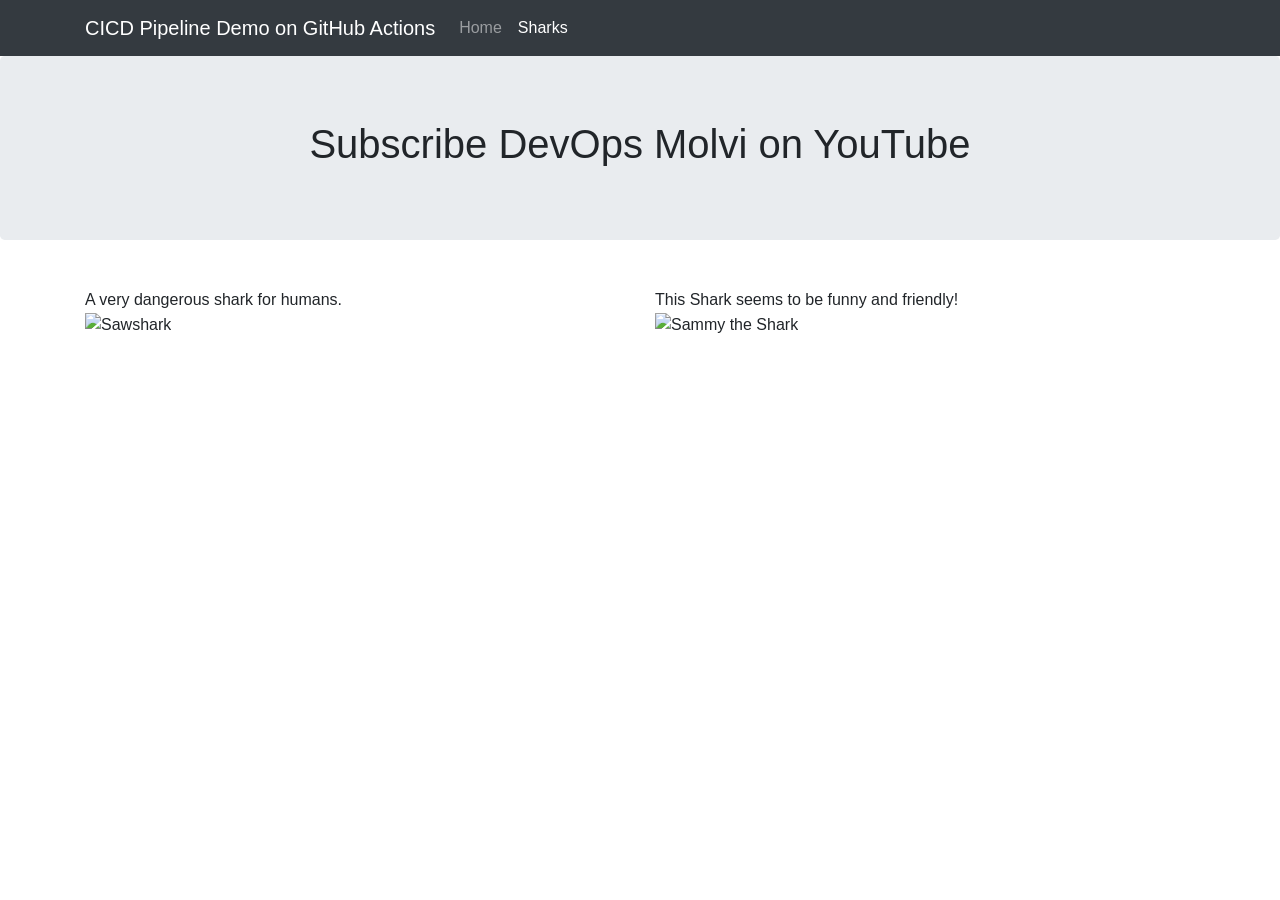
==== views/barani.html @ 431250fc "Add barani.html for Node App Deployment demo" ====
<!DOCTYPE html>
<html lang="en">

<head>
    <title>Node App Deployment on ECS</title>
    <meta charset="utf-8">
    <meta name="viewport" content="width=device-width, initial-scale=1">
    <link rel="stylesheet" href="https://stackpath.bootstrapcdn.com/bootstrap/4.1.3/css/bootstrap.min.css" integrity="sha384-MCw98/SFnGE8fJT3GXwEOngsV7Zt27NXFoaoApmYm81iuXoPkFOJwJ8ERdknLPMO" crossorigin="anonymous">
    <link href="css/styles.css" rel="stylesheet">
    <link href="https://fonts.googleapis.com/css?family=Merriweather:400,700" rel="stylesheet" type="text/css">
</head>
<nav class="navbar navbar-dark bg-dark navbar-static-top navbar-expand-md">
    <div class="container">
        <button type="button" class="navbar-toggler collapsed" data-toggle="collapse" data-target="#bs-example-navbar-collapse-1" aria-expanded="false"> <span class="sr-only">Toggle navigation</span>
        </button> <a class="navbar-brand" href="/">CICD Pipeline Demo on GitHub Actions</a>
        <div class="collapse navbar-collapse" id="bs-example-navbar-collapse-1">
            <ul class="nav navbar-nav mr-auto">
                <li class="nav-item"><a href="/" class="nav-link">Home</a>
                </li>
                <li class="active nav-item"><a href="/sharks" class="nav-link">Sharks</a>
                </li>
            </ul>
        </div>
    </div>
</nav>
<div class="jumbotron text-center">
    <h1>Subscribe DevOps Molvi on YouTube</h1>
</div>
<div class="container">
    <div class="row">
        <div class="col-lg-6">
            <p>
                <div class="caption">A very dangerous shark for humans.
                </div>
                <img src="https://assets.digitalocean.com/articles/docker_node_image/sawshark.jpg" alt="Sawshark">
            </p>
        </div>
        <div class="col-lg-6">
            <p>
                <div class="caption">This Shark seems to be funny and friendly!</div>
                <img src="https://assets.digitalocean.com/articles/docker_node_image/sammy.png" alt="Sammy the Shark">
            </p>
        </div>
    </div>
</div>

    
</html>
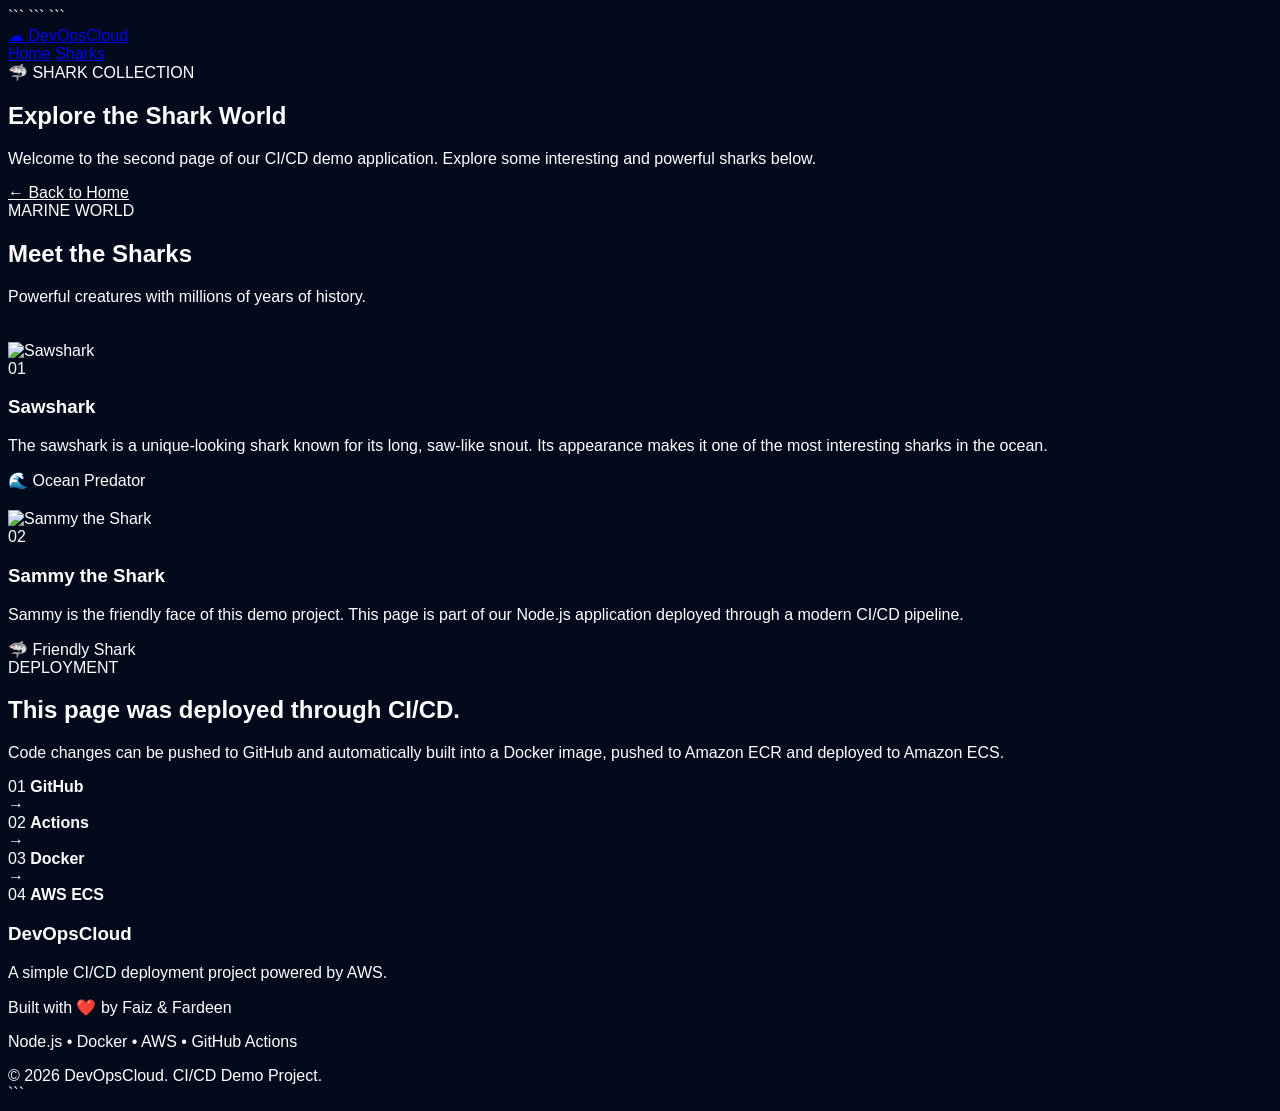
==== commit bc1f3983: "Refactor barani.html for improved structure and content Updated the HTML structure, including the ti" ====
--- a/views/barani.html
+++ b/views/barani.html
@@ -1,48 +1,301 @@
 <!DOCTYPE html>
+
 <html lang="en">
 
 <head>
-    <title>Node App Deployment on ECS</title>
-    <meta charset="utf-8">
-    <meta name="viewport" content="width=device-width, initial-scale=1">
-    <link rel="stylesheet" href="https://stackpath.bootstrapcdn.com/bootstrap/4.1.3/css/bootstrap.min.css" integrity="sha384-MCw98/SFnGE8fJT3GXwEOngsV7Zt27NXFoaoApmYm81iuXoPkFOJwJ8ERdknLPMO" crossorigin="anonymous">
-    <link href="css/styles.css" rel="stylesheet">
-    <link href="https://fonts.googleapis.com/css?family=Merriweather:400,700" rel="stylesheet" type="text/css">
+    <meta charset="UTF-8">
+    <meta name="viewport" content="width=device-width, initial-scale=1.0">
+
+```
+<title>Sharks | DevOpsCloud</title>
+
+<link rel="stylesheet" href="css/style.css">
+
+<link href="https://fonts.googleapis.com/css2?family=Inter:wght@400;500;600;700;800&display=swap"
+    rel="stylesheet">
+```
+
 </head>
-<nav class="navbar navbar-dark bg-dark navbar-static-top navbar-expand-md">
-    <div class="container">
-        <button type="button" class="navbar-toggler collapsed" data-toggle="collapse" data-target="#bs-example-navbar-collapse-1" aria-expanded="false"> <span class="sr-only">Toggle navigation</span>
-        </button> <a class="navbar-brand" href="/">CICD Pipeline Demo on GitHub Actions</a>
-        <div class="collapse navbar-collapse" id="bs-example-navbar-collapse-1">
-            <ul class="nav navbar-nav mr-auto">
-                <li class="nav-item"><a href="/" class="nav-link">Home</a>
-                </li>
-                <li class="active nav-item"><a href="/sharks" class="nav-link">Sharks</a>
-                </li>
-            </ul>
-        </div>
-    </div>
-</nav>
-<div class="jumbotron text-center">
-    <h1>Subscribe DevOps Molvi on YouTube</h1>
-</div>
-<div class="container">
-    <div class="row">
-        <div class="col-lg-6">
+
+<body>
+
+```
+<!-- NAVBAR -->
+<header class="navbar">
+
+    <div class="nav-container">
+
+        <a href="/" class="logo">
+            <span class="logo-icon">☁</span>
+            DevOps<span>Cloud</span>
+        </a>
+
+        <nav>
+            <a href="/">Home</a>
+            <a href="/sharks" class="active">Sharks</a>
+        </nav>
+
+    </div>
+
+</header>
+
+
+<!-- SHARK HERO -->
+<section class="shark-hero">
+
+    <div class="shark-hero-content">
+
+        <div class="badge">
+            🦈 SHARK COLLECTION
+        </div>
+
+        <h1>
+            Explore the
+            <span>Shark World</span>
+        </h1>
+
+        <p>
+            Welcome to the second page of our CI/CD demo application.
+            Explore some interesting and powerful sharks below.
+        </p>
+
+        <a href="/" class="btn btn-primary">
+            ← Back to Home
+        </a>
+
+    </div>
+
+</section>
+
+
+<!-- SHARK COLLECTION -->
+<section class="sharks-section">
+
+    <div class="section-title">
+
+        <span>MARINE WORLD</span>
+
+        <h2>Meet the Sharks</h2>
+
+        <p>
+            Powerful creatures with millions of years of history.
+        </p>
+
+    </div>
+
+
+    <div class="shark-grid">
+
+
+        <!-- SAWSHARK -->
+        <article class="shark-card">
+
+            <div class="shark-image">
+
+                <img
+                    src="https://assets.digitalocean.com/articles/docker_node_image/sawshark.jpg"
+                    alt="Sawshark">
+
+            </div>
+
+
+            <div class="shark-content">
+
+                <div class="shark-number">
+                    01
+                </div>
+
+                <h3>
+                    Sawshark
+                </h3>
+
+                <p>
+                    The sawshark is a unique-looking shark known for
+                    its long, saw-like snout. Its appearance makes it
+                    one of the most interesting sharks in the ocean.
+                </p>
+
+                <span class="shark-tag">
+                    🌊 Ocean Predator
+                </span>
+
+            </div>
+
+        </article>
+
+
+        <!-- SAMMY -->
+        <article class="shark-card">
+
+            <div class="shark-image">
+
+                <img
+                    src="https://assets.digitalocean.com/articles/docker_node_image/sammy.png"
+                    alt="Sammy the Shark">
+
+            </div>
+
+
+            <div class="shark-content">
+
+                <div class="shark-number">
+                    02
+                </div>
+
+                <h3>
+                    Sammy the Shark
+                </h3>
+
+                <p>
+                    Sammy is the friendly face of this demo project.
+                    This page is part of our Node.js application
+                    deployed through a modern CI/CD pipeline.
+                </p>
+
+                <span class="shark-tag">
+                    🦈 Friendly Shark
+                </span>
+
+            </div>
+
+        </article>
+
+    </div>
+
+</section>
+
+
+<!-- DEPLOYMENT -->
+<section class="deployment-section">
+
+    <div class="deployment-box">
+
+        <div>
+
+            <span class="section-label">
+                DEPLOYMENT
+            </span>
+
+            <h2>
+                This page was deployed through CI/CD.
+            </h2>
+
             <p>
-                <div class="caption">A very dangerous shark for humans.
-                </div>
-                <img src="https://assets.digitalocean.com/articles/docker_node_image/sawshark.jpg" alt="Sawshark">
+                Code changes can be pushed to GitHub and automatically
+                built into a Docker image, pushed to Amazon ECR and
+                deployed to Amazon ECS.
             </p>
-        </div>
-        <div class="col-lg-6">
+
+        </div>
+
+
+        <div class="pipeline">
+
+            <div class="pipeline-step">
+
+                <span>01</span>
+
+                <strong>
+                    GitHub
+                </strong>
+
+            </div>
+
+
+            <div class="pipeline-arrow">
+                →
+            </div>
+
+
+            <div class="pipeline-step">
+
+                <span>02</span>
+
+                <strong>
+                    Actions
+                </strong>
+
+            </div>
+
+
+            <div class="pipeline-arrow">
+                →
+            </div>
+
+
+            <div class="pipeline-step">
+
+                <span>03</span>
+
+                <strong>
+                    Docker
+                </strong>
+
+            </div>
+
+
+            <div class="pipeline-arrow">
+                →
+            </div>
+
+
+            <div class="pipeline-step">
+
+                <span>04</span>
+
+                <strong>
+                    AWS ECS
+                </strong>
+
+            </div>
+
+        </div>
+
+    </div>
+
+</section>
+
+
+<!-- FOOTER -->
+<footer>
+
+    <div class="footer-content">
+
+        <div>
+
+            <h3>
+                DevOps<span>Cloud</span>
+            </h3>
+
             <p>
-                <div class="caption">This Shark seems to be funny and friendly!</div>
-                <img src="https://assets.digitalocean.com/articles/docker_node_image/sammy.png" alt="Sammy the Shark">
+                A simple CI/CD deployment project powered by AWS.
             </p>
-        </div>
-    </div>
-</div>
-
-    
+
+        </div>
+
+
+        <div class="footer-right">
+
+            <p>
+                Built with ❤️ by Faiz & Fardeen
+            </p>
+
+            <p>
+                Node.js • Docker • AWS • GitHub Actions
+            </p>
+
+        </div>
+
+    </div>
+
+
+    <div class="copyright">
+        © 2026 DevOpsCloud. CI/CD Demo Project.
+    </div>
+
+</footer>
+```
+
+</body>
+
 </html>
--- a/views/css/style.css
+++ b/views/css/style.css
@@ -0,0 +1,49 @@
+.navbar {
+    margin-bottom: 0;
+}
+
+body {
+    background: #020A1B;
+    color: #ffffff;
+    font-family: 'Merriweather', sans-serif;
+}
+
+h1,
+h2 {
+    font-weight: bold;
+}
+
+p {
+    font-size: 16px;
+    color: #ffffff;
+}
+
+.jumbotron {
+    background: #0048CD;
+    color: white;
+    text-align: center;
+}
+
+.jumbotron p {
+    color: white;
+    font-size: 26px;
+}
+
+.btn-primary {
+    color: #fff;
+    text-color: #000000;
+    border-color: white;
+    margin-bottom: 5px;
+}
+
+img,
+video,
+audio {
+    margin-top: 20px;
+    max-width: 80%;
+}
+
+div.caption: {
+    float: left;
+    clear: both;
+}
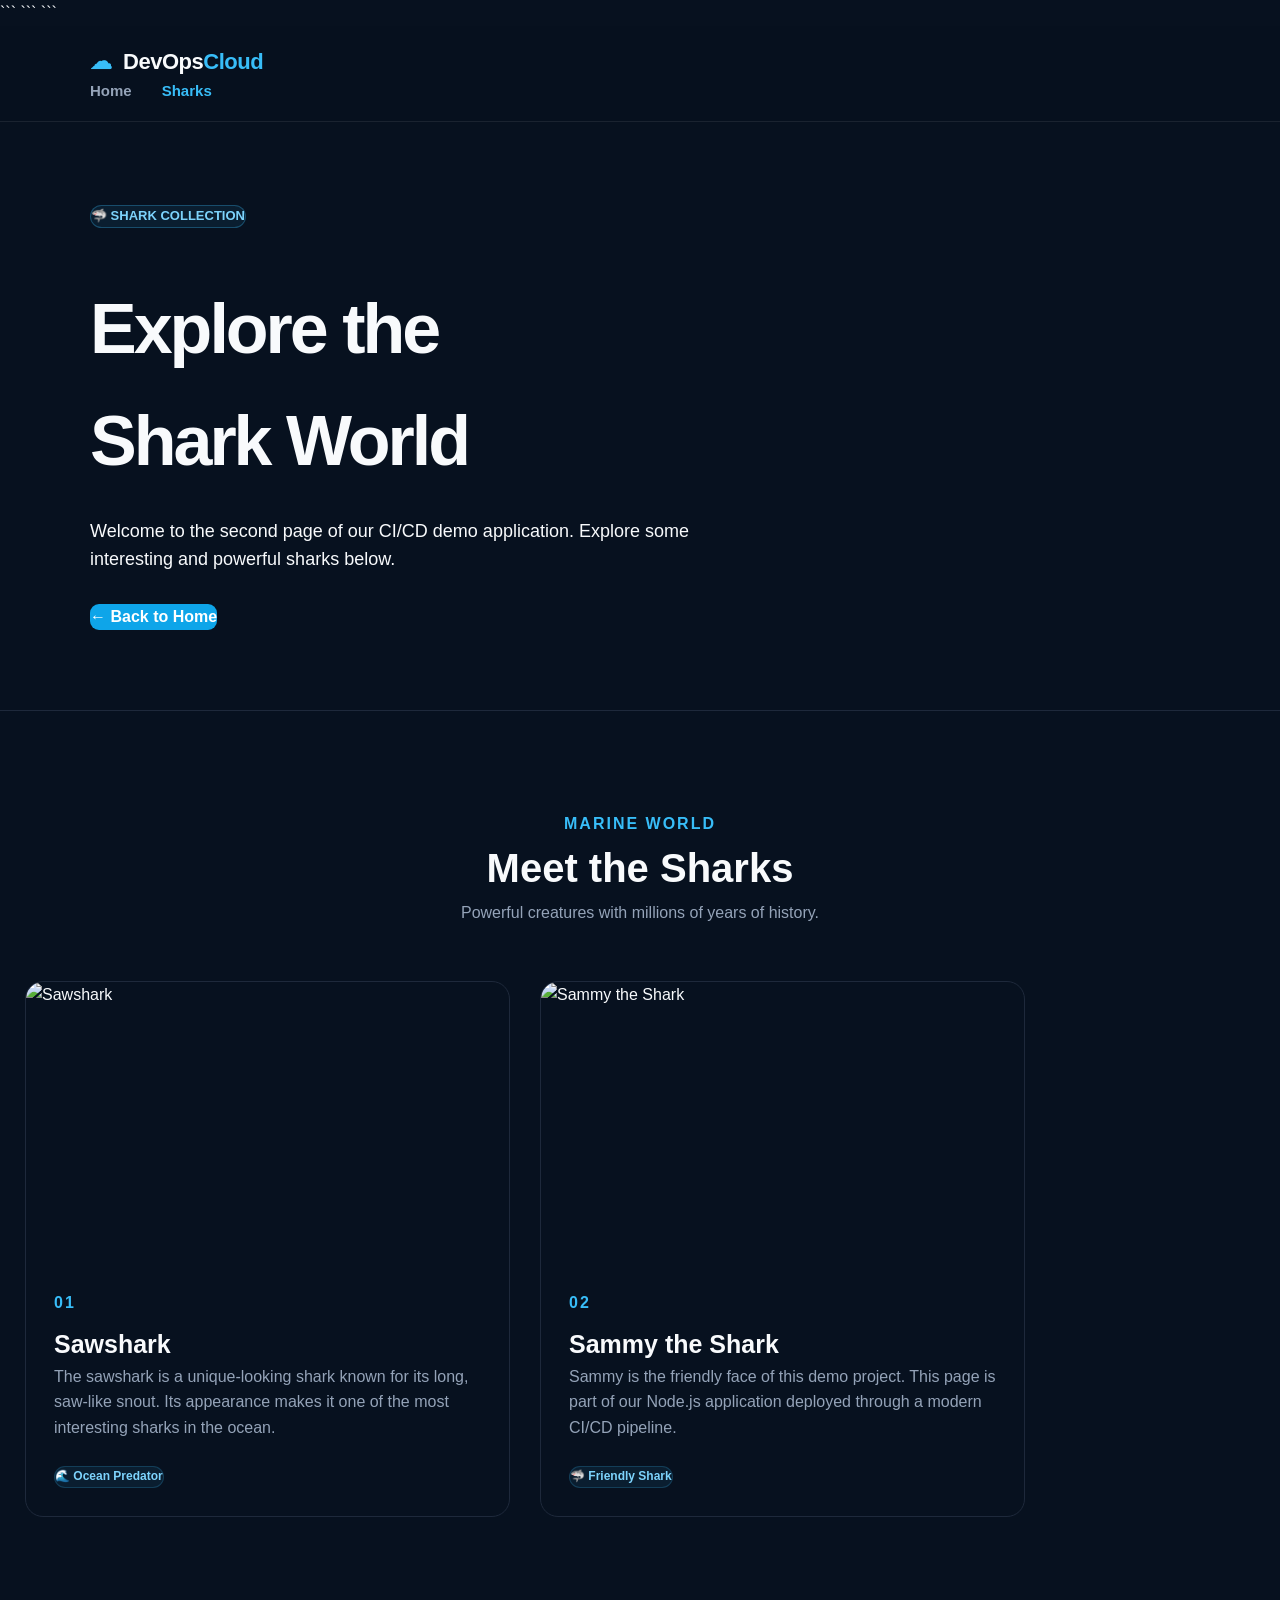
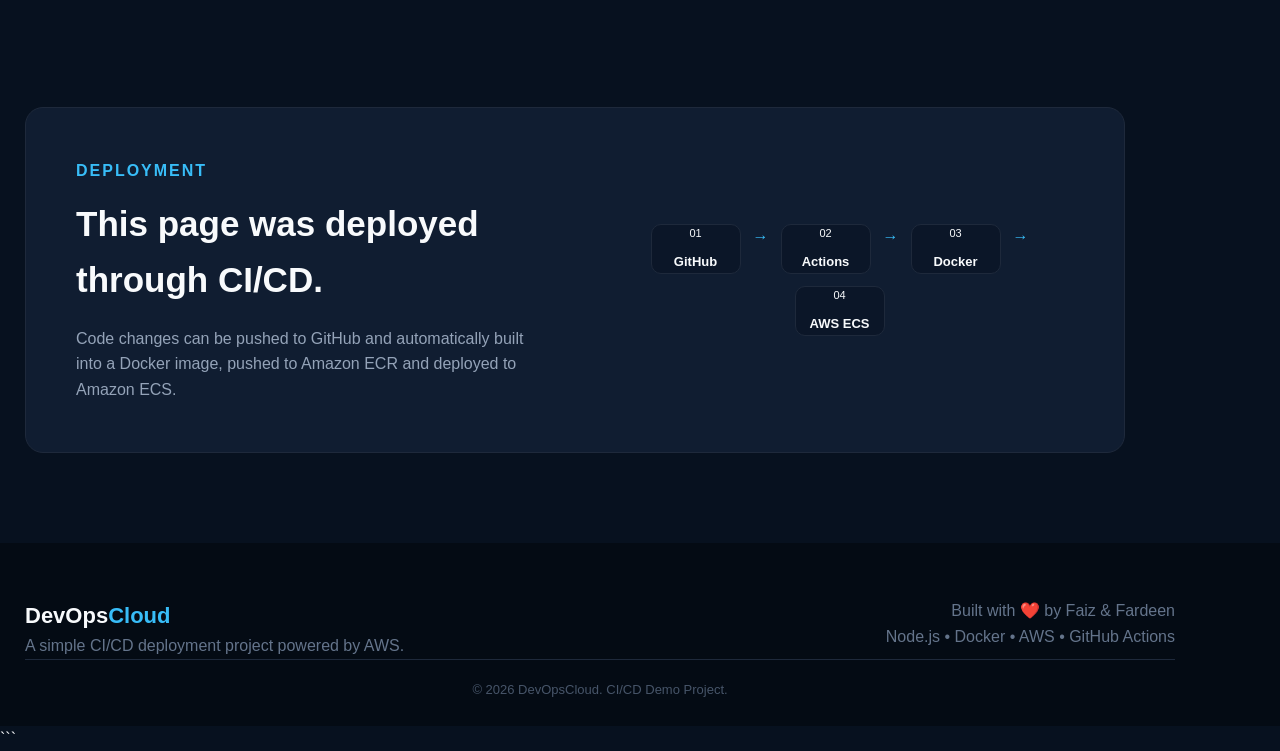
==== commit ebeb38b2: "Update barani.html" ====
--- a/views/barani.html
+++ b/views/barani.html
@@ -32,7 +32,7 @@
 
         <nav>
             <a href="/">Home</a>
-            <a href="/sharks" class="active">Sharks</a>
+            <a href="/ci-cd-pipeline/views/barani.html" class="active">Sharks</a>
         </nav>
 
     </div>
--- a/views/css/style.css
+++ b/views/css/style.css
@@ -1,49 +1,1089 @@
+/* =========================================
+GLOBAL
+========================================= */
+
+* {
+  margin: 0;
+  padding: 0;
+  box-sizing: border-box;
+  }
+
+html {
+scroll-behavior: smooth;
+}
+
+body {
+font-family: "Inter", Arial, sans-serif;
+background: #07111f;
+color: #f8fafc;
+line-height: 1.6;
+}
+
+a {
+text-decoration: none;
+color: inherit;
+}
+
+img {
+max-width: 100%;
+display: block;
+}
+
+/* =========================================
+NAVBAR
+========================================= */
+
 .navbar {
-    margin-bottom: 0;
-}
-
-body {
-    background: #020A1B;
-    color: #ffffff;
-    font-family: 'Merriweather', sans-serif;
-}
-
-h1,
-h2 {
-    font-weight: bold;
-}
-
-p {
+width: 100%;
+background: rgba(7, 17, 31, 0.96);
+border-bottom: 1px solid rgba(255, 255, 255, 0.08);
+
+```
+position: sticky;
+top: 0;
+z-index: 1000;
+
+backdrop-filter: blur(12px);
+```
+
+}
+
+.nav-container {
+max-width: 1150px;
+margin: auto;
+padding: 18px 25px;
+
+```
+display: flex;
+align-items: center;
+justify-content: space-between;
+```
+
+}
+
+.logo {
+font-size: 22px;
+font-weight: 800;
+letter-spacing: -0.5px;
+}
+
+.logo span {
+color: #38bdf8;
+}
+
+.logo-icon {
+margin-right: 6px;
+}
+
+nav {
+display: flex;
+gap: 30px;
+}
+
+nav a {
+color: #94a3b8;
+font-size: 15px;
+font-weight: 600;
+transition: 0.3s;
+}
+
+nav a:hover,
+nav a.active {
+color: #38bdf8;
+}
+
+/* =========================================
+BUTTONS
+========================================= */
+
+.btn {
+display: inline-block;
+
+```
+padding: 14px 25px;
+
+border-radius: 9px;
+
+font-weight: 700;
+
+transition: 0.3s;
+```
+
+}
+
+.btn-primary {
+background: #0ea5e9;
+color: white;
+}
+
+.btn-primary:hover {
+background: #0284c7;
+transform: translateY(-3px);
+}
+
+.btn-secondary {
+border: 1px solid #334155;
+color: #e2e8f0;
+}
+
+.btn-secondary:hover {
+border-color: #38bdf8;
+color: #38bdf8;
+}
+
+/* =========================================
+BADGE
+========================================= */
+
+.badge {
+display: inline-block;
+
+```
+padding: 9px 16px;
+
+margin-bottom: 25px;
+
+border: 1px solid rgba(56, 189, 248, 0.3);
+
+border-radius: 30px;
+
+color: #7dd3fc;
+
+background: rgba(56, 189, 248, 0.08);
+
+font-size: 13px;
+
+font-weight: 600;
+```
+
+}
+
+/* =========================================
+HOME HERO
+========================================= */
+
+.hero {
+max-width: 1150px;
+
+```
+margin: auto;
+
+min-height: 680px;
+
+padding: 100px 25px;
+
+display: grid;
+
+grid-template-columns: 1.2fr 0.8fr;
+
+align-items: center;
+
+gap: 70px;
+```
+
+}
+
+.hero-content {
+max-width: 650px;
+}
+
+.hero h1 {
+font-size: clamp(45px, 6vw, 72px);
+
+```
+line-height: 1.05;
+
+letter-spacing: -3px;
+
+margin-bottom: 25px;
+```
+
+}
+
+.hero h1 span {
+display: block;
+
+```
+color: #38bdf8;
+```
+
+}
+
+.hero p {
+color: #94a3b8;
+
+```
+font-size: 18px;
+
+max-width: 600px;
+
+margin-bottom: 35px;
+```
+
+}
+
+.hero-buttons {
+display: flex;
+
+```
+gap: 15px;
+
+flex-wrap: wrap;
+```
+
+}
+
+.names {
+margin-top: 30px;
+
+```
+color: #64748b;
+
+font-size: 14px;
+```
+
+}
+
+.names strong {
+color: #cbd5e1;
+}
+
+/* =========================================
+TERMINAL
+========================================= */
+
+.hero-card {
+background: #0b1628;
+
+```
+border: 1px solid #1e3a5f;
+
+border-radius: 14px;
+
+overflow: hidden;
+
+box-shadow:
+    0 25px 70px rgba(0, 0, 0, 0.45),
+    0 0 40px rgba(14, 165, 233, 0.08);
+```
+
+}
+
+.terminal-header {
+height: 45px;
+
+```
+padding: 0 16px;
+
+background: #111c2e;
+
+display: flex;
+
+align-items: center;
+
+gap: 7px;
+```
+
+}
+
+.terminal-header span {
+width: 11px;
+
+```
+height: 11px;
+
+border-radius: 50%;
+
+background: #475569;
+```
+
+}
+
+.terminal-body {
+padding: 28px;
+
+```
+font-family: monospace;
+
+font-size: 14px;
+
+line-height: 2;
+
+color: #cbd5e1;
+```
+
+}
+
+.terminal-body p {
+margin: 0;
+}
+
+.green {
+color: #22c55e;
+}
+
+.blue {
+color: #38bdf8;
+}
+
+.success {
+color: #22c55e;
+
+```
+margin-top: 15px !important;
+```
+
+}
+
+/* =========================================
+TECHNOLOGY SECTION
+========================================= */
+
+.technologies {
+padding: 100px 25px;
+
+```
+background: #0b1628;
+```
+
+}
+
+.section-title {
+text-align: center;
+
+```
+max-width: 700px;
+
+margin: auto auto 55px;
+```
+
+}
+
+.section-title span,
+.section-label {
+color: #38bdf8;
+
+```
+font-size: 13px;
+
+font-weight: 800;
+
+letter-spacing: 2px;
+```
+
+}
+
+.section-title h2 {
+font-size: 40px;
+
+```
+margin: 12px 0;
+```
+
+}
+
+.section-title p {
+color: #94a3b8;
+}
+
+.tech-grid {
+max-width: 1150px;
+
+```
+margin: auto;
+
+display: grid;
+
+grid-template-columns: repeat(3, 1fr);
+
+gap: 20px;
+```
+
+}
+
+.tech-card {
+padding: 30px;
+
+```
+background: #101d31;
+
+border: 1px solid #1e293b;
+
+border-radius: 14px;
+
+transition: 0.3s;
+```
+
+}
+
+.tech-card:hover {
+transform: translateY(-7px);
+
+```
+border-color: #38bdf8;
+
+box-shadow:
+    0 15px 40px rgba(0, 0, 0, 0.25);
+```
+
+}
+
+.tech-icon {
+font-size: 32px;
+
+```
+margin-bottom: 18px;
+```
+
+}
+
+.tech-card h3 {
+margin-bottom: 8px;
+}
+
+.tech-card p {
+color: #94a3b8;
+
+```
+font-size: 14px;
+```
+
+}
+
+/* =========================================
+ABOUT
+========================================= */
+
+.about {
+padding: 110px 25px;
+}
+
+.about-content {
+max-width: 1150px;
+
+```
+margin: auto;
+
+display: grid;
+
+grid-template-columns: 1fr 1fr;
+
+gap: 80px;
+
+align-items: center;
+```
+
+}
+
+.about h2 {
+font-size: 42px;
+
+```
+margin: 12px 0 20px;
+```
+
+}
+
+.about p {
+color: #94a3b8;
+
+```
+margin-bottom: 18px;
+```
+
+}
+
+.text-link {
+display: inline-block;
+
+```
+margin-top: 10px;
+
+color: #38bdf8;
+
+font-weight: 700;
+```
+
+}
+
+.about-box {
+background: #0b1628;
+
+```
+border: 1px solid #1e293b;
+
+border-radius: 15px;
+
+padding: 15px;
+```
+
+}
+
+.stat {
+display: flex;
+
+```
+align-items: center;
+
+gap: 20px;
+
+padding: 22px;
+
+border-bottom: 1px solid #1e293b;
+```
+
+}
+
+.stat:last-child {
+border-bottom: none;
+}
+
+.stat strong {
+color: #38bdf8;
+
+```
+font-size: 25px;
+```
+
+}
+
+.stat span {
+color: #cbd5e1;
+}
+
+/* =========================================
+SHARK HERO
+========================================= */
+
+.shark-hero {
+min-height: 500px;
+
+```
+display: flex;
+
+align-items: center;
+
+background:
+    linear-gradient(
+        90deg,
+        rgba(7, 17, 31, 0.98),
+        rgba(7, 17, 31, 0.75),
+        rgba(7, 17, 31, 0.92)
+    ),
+    url("https://assets.digitalocean.com/articles/docker_node_image/sawshark.jpg");
+
+background-size: cover;
+
+background-position: center;
+
+border-bottom: 1px solid #1e293b;
+```
+
+}
+
+.shark-hero-content {
+max-width: 1150px;
+
+```
+width: 100%;
+
+margin: auto;
+
+padding: 80px 25px;
+```
+
+}
+
+.shark-hero h1 {
+font-size: clamp(45px, 6vw, 70px);
+
+```
+line-height: 1.05;
+
+letter-spacing: -3px;
+
+margin: 20px 0;
+```
+
+}
+
+.shark-hero h1 span {
+display: block;
+
+```
+color: #38bdf8;
+```
+
+}
+
+.shark-hero p {
+max-width: 600px;
+
+```
+color: #cbd5e1;
+
+font-size: 18px;
+
+margin-bottom: 30px;
+```
+
+}
+
+/* =========================================
+SHARK SECTION
+========================================= */
+
+.sharks-section {
+padding: 100px 25px;
+
+```
+background: #07111f;
+```
+
+}
+
+.shark-grid {
+max-width: 1000px;
+
+```
+margin: auto;
+
+display: grid;
+
+grid-template-columns: repeat(2, 1fr);
+
+gap: 30px;
+```
+
+}
+
+.shark-card {
+overflow: hidden;
+
+```
+background: #0b1628;
+
+border: 1px solid #1e293b;
+
+border-radius: 18px;
+
+transition: 0.35s;
+```
+
+}
+
+.shark-card:hover {
+transform: translateY(-8px);
+
+```
+border-color: #38bdf8;
+
+box-shadow:
+    0 20px 50px rgba(0, 0, 0, 0.35),
+    0 0 30px rgba(56, 189, 248, 0.08);
+```
+
+}
+
+.shark-image {
+height: 280px;
+
+```
+overflow: hidden;
+```
+
+}
+
+.shark-image img {
+width: 100%;
+
+```
+height: 100%;
+
+object-fit: cover;
+
+transition: 0.5s;
+```
+
+}
+
+.shark-card:hover .shark-image img {
+transform: scale(1.06);
+}
+
+.shark-content {
+padding: 28px;
+}
+
+.shark-number {
+color: #38bdf8;
+
+```
+font-size: 13px;
+
+font-weight: 800;
+
+letter-spacing: 2px;
+
+margin-bottom: 8px;
+```
+
+}
+
+.shark-content h3 {
+font-size: 25px;
+
+```
+margin-bottom: 12px;
+```
+
+}
+
+.shark-content p {
+color: #94a3b8;
+
+```
+font-size: 15px;
+
+margin-bottom: 22px;
+```
+
+}
+
+.shark-tag {
+display: inline-block;
+
+```
+padding: 7px 13px;
+
+border-radius: 20px;
+
+background: rgba(56, 189, 248, 0.08);
+
+border: 1px solid rgba(56, 189, 248, 0.2);
+
+color: #7dd3fc;
+
+font-size: 12px;
+
+font-weight: 700;
+```
+
+}
+
+/* =========================================
+DEPLOYMENT
+========================================= */
+
+.deployment-section {
+padding: 90px 25px;
+
+```
+background: #0b1628;
+```
+
+}
+
+.deployment-box {
+max-width: 1100px;
+
+```
+margin: auto;
+
+padding: 50px;
+
+border-radius: 18px;
+
+background: #101d31;
+
+border: 1px solid #1e293b;
+
+display: grid;
+
+grid-template-columns: 1fr 1fr;
+
+gap: 60px;
+
+align-items: center;
+```
+
+}
+
+.deployment-box h2 {
+font-size: 35px;
+
+```
+line-height: 1.2;
+
+margin: 12px 0 18px;
+```
+
+}
+
+.deployment-box p {
+color: #94a3b8;
+}
+
+/* =========================================
+PIPELINE
+========================================= */
+
+.pipeline {
+display: flex;
+
+```
+align-items: center;
+
+justify-content: center;
+
+flex-wrap: wrap;
+
+gap: 12px;
+```
+
+}
+
+.pipeline-step {
+min-width: 90px;
+
+```
+padding: 16px 12px;
+
+text-align: center;
+
+background: #0b1628;
+
+border: 1px solid #1e293b;
+
+border-radius: 10px;
+```
+
+}
+
+.pipeline-step span {
+display: block;
+
+```
+color: #38bdf8;
+
+font-size: 11px;
+
+margin-bottom: 5px;
+```
+
+}
+
+.pipeline-step strong {
+font-size: 13px;
+}
+
+.pipeline-arrow {
+color: #38bdf8;
+
+```
+font-size: 22px;
+```
+
+}
+
+/* =========================================
+FOOTER
+========================================= */
+
+footer {
+background: #040b14;
+
+```
+border-top: 1px solid #1e293b;
+
+padding: 55px 25px 25px;
+```
+
+}
+
+.footer-content {
+max-width: 1150px;
+
+```
+margin: auto;
+
+display: flex;
+
+justify-content: space-between;
+
+gap: 40px;
+```
+
+}
+
+footer h3 {
+font-size: 22px;
+}
+
+footer h3 span {
+color: #38bdf8;
+}
+
+footer p {
+color: #64748b;
+
+```
+font-size: 14px;
+```
+
+}
+
+.footer-right {
+text-align: right;
+}
+
+.copyright {
+max-width: 1150px;
+
+```
+margin: 40px auto 0;
+
+padding-top: 20px;
+
+border-top: 1px solid #1e293b;
+
+color: #475569;
+
+font-size: 13px;
+
+text-align: center;
+```
+
+}
+
+/* =========================================
+TABLET
+========================================= */
+
+@media (max-width: 850px) {
+
+```
+.hero {
+    grid-template-columns: 1fr;
+
+    padding-top: 70px;
+}
+
+.hero-card {
+    max-width: 600px;
+
+    width: 100%;
+}
+
+.tech-grid {
+    grid-template-columns: repeat(2, 1fr);
+}
+
+.about-content {
+    grid-template-columns: 1fr;
+
+    gap: 45px;
+}
+
+.shark-grid {
+    grid-template-columns: 1fr;
+
+    max-width: 600px;
+}
+
+.deployment-box {
+    grid-template-columns: 1fr;
+
+    gap: 40px;
+
+    padding: 35px;
+}
+
+.footer-content {
+    flex-direction: column;
+}
+
+.footer-right {
+    text-align: left;
+}
+```
+
+}
+
+/* =========================================
+MOBILE
+========================================= */
+
+@media (max-width: 550px) {
+
+```
+.nav-container {
+    padding: 15px 18px;
+}
+
+nav {
+    gap: 15px;
+}
+
+.hero {
+    padding: 60px 18px;
+}
+
+.hero h1 {
+    font-size: 45px;
+
+    letter-spacing: -2px;
+}
+
+.hero p {
     font-size: 16px;
-    color: #ffffff;
-}
-
-.jumbotron {
-    background: #0048CD;
-    color: white;
-    text-align: center;
-}
-
-.jumbotron p {
-    color: white;
-    font-size: 26px;
-}
-
-.btn-primary {
-    color: #fff;
-    text-color: #000000;
-    border-color: white;
-    margin-bottom: 5px;
-}
-
-img,
-video,
-audio {
-    margin-top: 20px;
-    max-width: 80%;
-}
-
-div.caption: {
-    float: left;
-    clear: both;
-}
+}
+
+.tech-grid {
+    grid-template-columns: 1fr;
+}
+
+.technologies,
+.about,
+.sharks-section,
+.deployment-section {
+    padding: 70px 18px;
+}
+
+.section-title h2,
+.about h2 {
+    font-size: 32px;
+}
+
+.terminal-body {
+    padding: 20px;
+
+    font-size: 12px;
+}
+
+.shark-hero-content {
+    padding: 65px 18px;
+}
+
+.shark-hero h1 {
+    font-size: 45px;
+}
+
+.deployment-box {
+    padding: 25px;
+}
+
+.deployment-box h2 {
+    font-size: 29px;
+}
+
+.pipeline {
+    flex-direction: column;
+}
+
+.pipeline-arrow {
+    transform: rotate(90deg);
+}
+```
+
+}
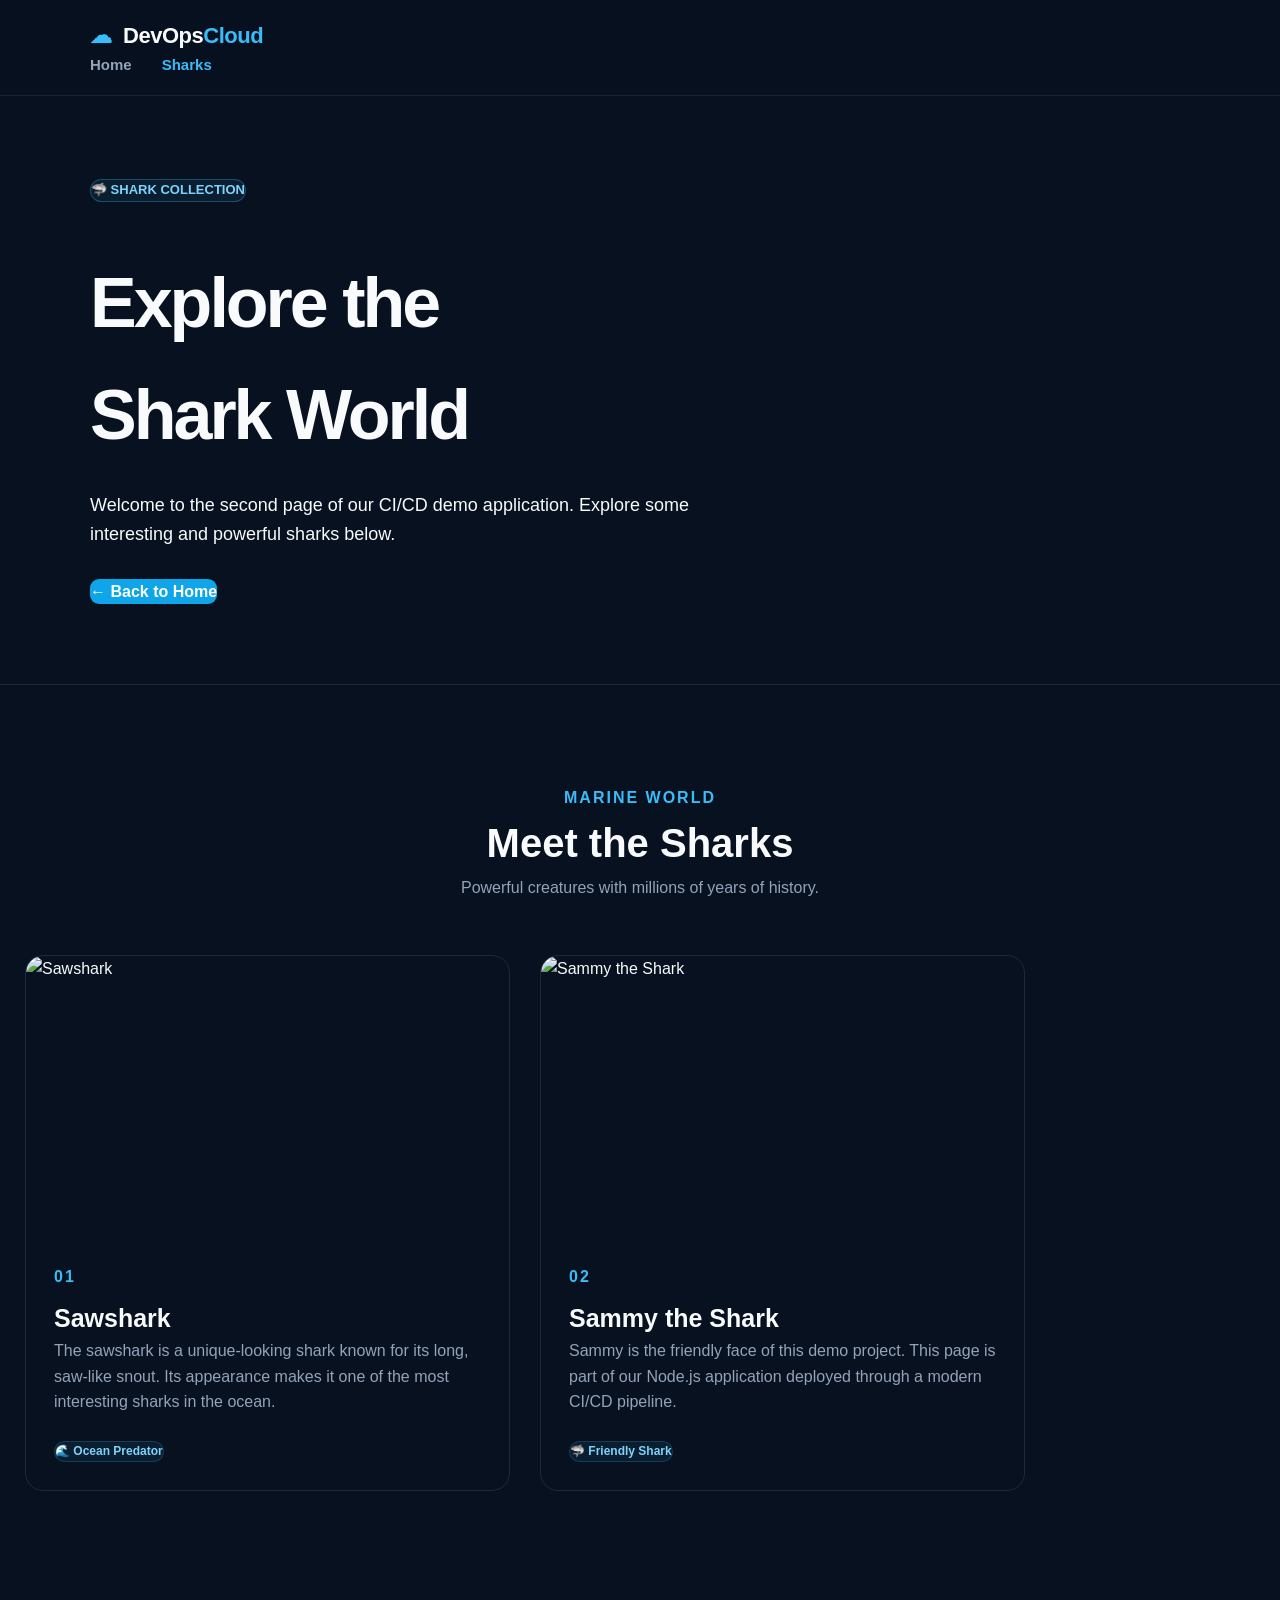
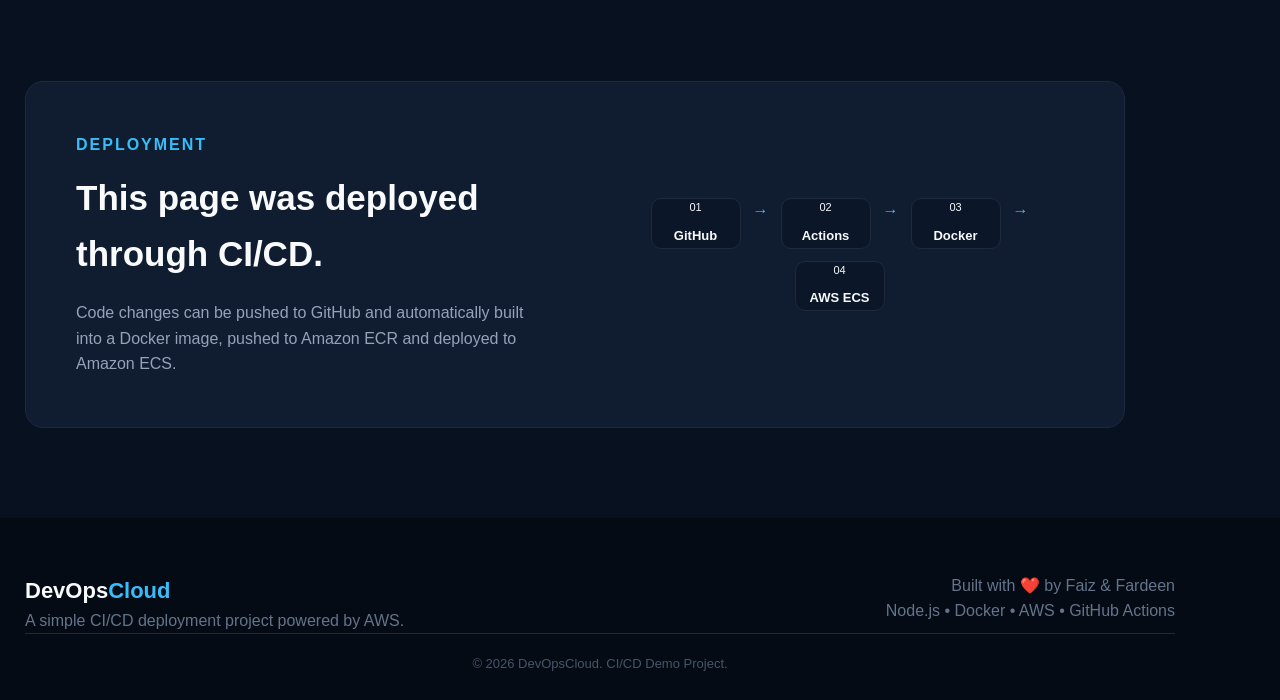
==== commit 55ca7254: "last update" ====
--- a/views/barani.html
+++ b/views/barani.html
@@ -6,20 +6,17 @@
     <meta charset="UTF-8">
     <meta name="viewport" content="width=device-width, initial-scale=1.0">
 
-```
 <title>Sharks | DevOpsCloud</title>
 
 <link rel="stylesheet" href="css/style.css">
 
 <link href="https://fonts.googleapis.com/css2?family=Inter:wght@400;500;600;700;800&display=swap"
     rel="stylesheet">
-```
 
 </head>
 
 <body>
 
-```
 <!-- NAVBAR -->
 <header class="navbar">
 
@@ -32,7 +29,7 @@
 
         <nav>
             <a href="/">Home</a>
-            <a href="/ci-cd-pipeline/views/barani.html" class="active">Sharks</a>
+            <a href="/sharks" class="active">Sharks</a>
         </nav>
 
     </div>
@@ -294,7 +291,7 @@
     </div>
 
 </footer>
-```
+
 
 </body>
 
